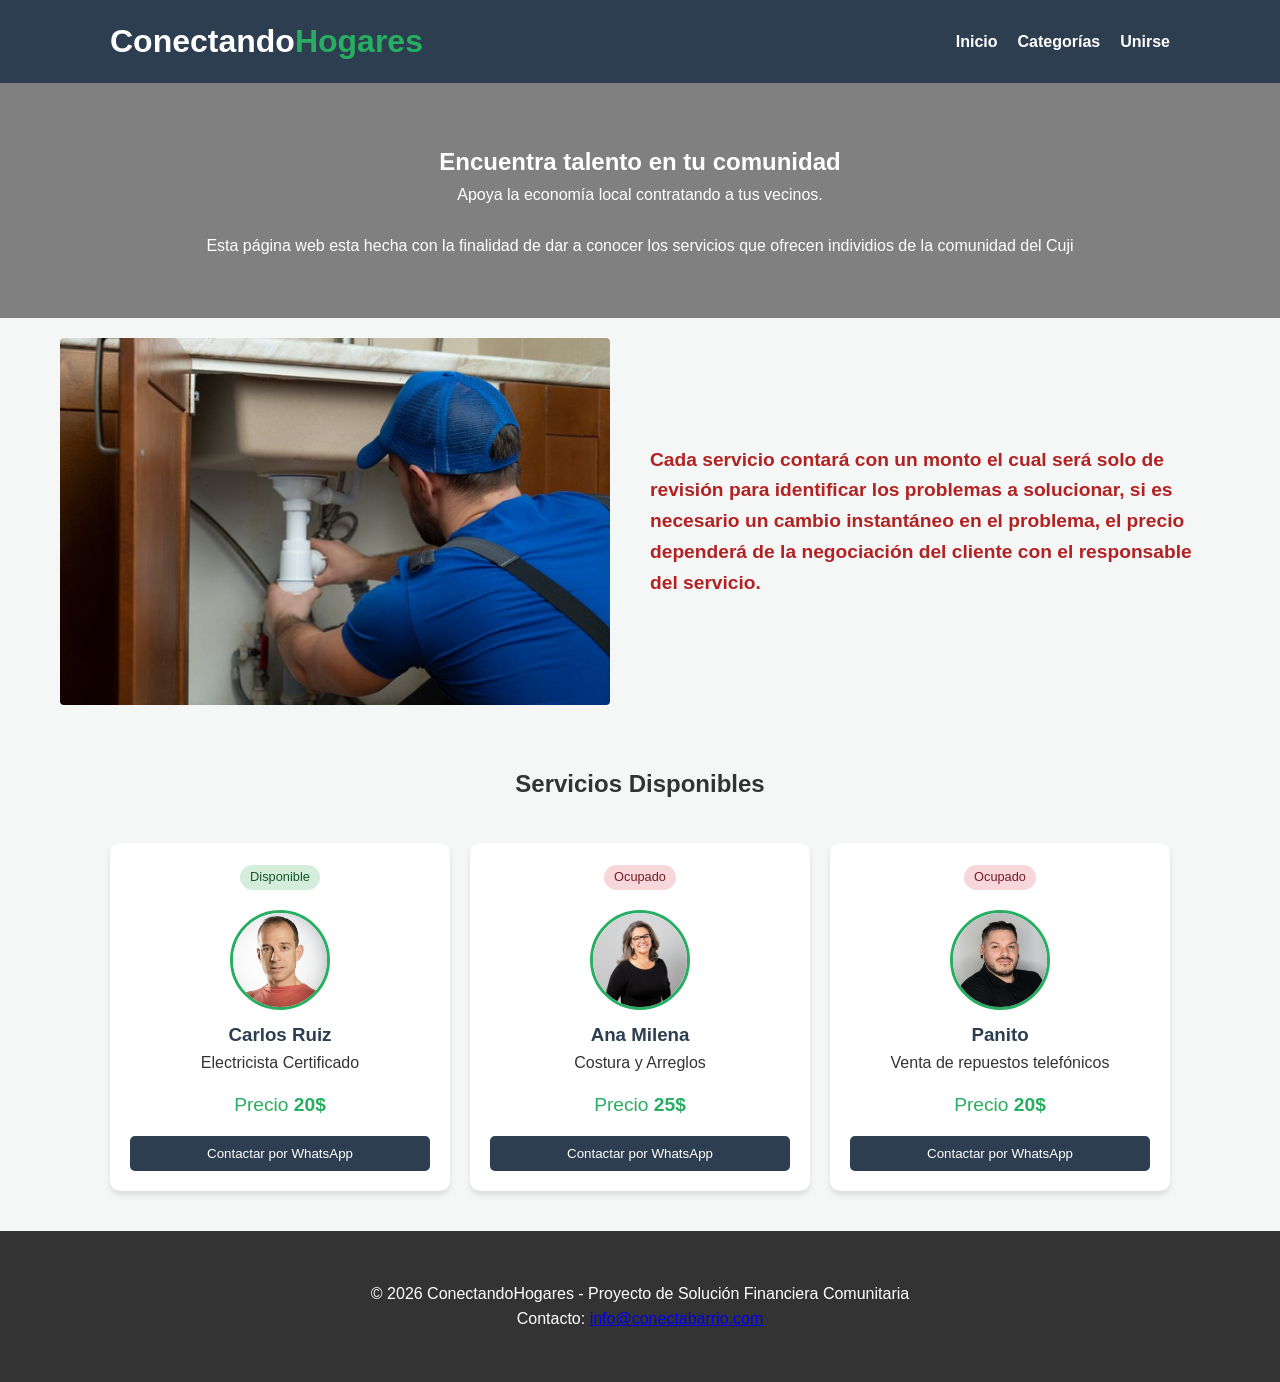
==== index.html @ aa0f8f14 "Corrección de errores" ====
<!DOCTYPE html>
<html lang="es">
<head>
    <meta charset="UTF-8">
    <meta name="viewport" content="width=device-width, initial-scale=1.0">
    <title>ConectandoHogares | Servicios Locales</title>
    <link rel="stylesheet" href="style.css">
    <link rel="icon" href="Gemini_Generated_Image_2c4bj02c4bj02c4b.ico">
</head>
<body>

    <header>
        <div class="container">
            <h1 class="logo">Conectando<span>Hogares</span></h1>
            <nav>
                <ul class="nav-links">
                    <li><a href="#">Inicio</a></li>
                    <li><a href="#categorias">Categorías</a></li>
                    <li><a href="#">Unirse</a></li>
                </ul>
            </nav>
        </div>
    </header>

    <section class="hero">
        <div class="container">
            <h2>Encuentra talento en tu comunidad</h2>
            <p>Apoya la economía local contratando a tus vecinos.<br><br></p>
            <p>Esta página web esta hecha con la finalidad de dar a conocer los servicios que ofrecen individios de la comunidad del Cuji<br></p>
        </div>
    </section>
<section class="info-container">
    <div class="info-image">
        <img src="reparacion-tuberias-rotura-rota-agua-fuga-profesional.jpg">
    </div>
    <div class="info-text">
        <p>
            Cada servicio contará con un monto el cual será solo de revisión para 
            identificar los problemas a solucionar, si es necesario un cambio 
            instantáneo en el problema, el precio dependerá de la negociación 
            del cliente con el responsable del servicio.
        </p>
    </div>
</section>
    <main class="container">
        <h2 class="section-title" id="categorias">Servicios Disponibles</h2>
        
        <div class="services-grid">
            <article class="service-card">
    <div class="status disponible">Disponible</div>
    <div class="profile-container">
        <img src="360_F_85777561_m6EMdjM6Knkz7OLJmN5zr5ZeK359S3G5.jpg" alt="Foto de Carlos Ruiz" class="profile-img">
    </div>
    <h3>Carlos Ruiz</h3>
    <p class="specialty">Electricista Certificado</p>
    <p class="price">Precio <strong>20$</strong></p>
    <button class="btn-contact">Contactar por WhatsApp</button>
</article>

<article class="service-card">
    <div class="status ocupado">Ocupado</div>
    <div class="profile-container">
        <img src="Paula-Rauber-Curriculum-11-pfevyzf2evkbpkt9k3ysswwcjd63w1sb66hgx14uiw.jpg" alt="Foto de Ana Milena" class="profile-img">
    </div>
    <h3>Ana Milena</h3>
    <p class="specialty">Costura y Arreglos</p>
    <p class="price">Precio <strong>25$</strong></p>
    <button class="btn-contact">Contactar por WhatsApp</button>
</article>

<article class="service-card">
    <div class="status ocupado">Ocupado</div>
    <div class="profile-container">
        <img src="360_F_753118711_E8b84DcY5OZTfxDCT3f3VNytgXd0BbKa.jpg" alt="Foto de Ana Milena" class="profile-img">
    </div>
    <h3>Panito</h3>
    <p class="specialty">Venta de repuestos telefónicos</p>
    <p class="price">Precio <strong>20$</strong></p>
    <button class="btn-contact">Contactar por WhatsApp</button>
</article>
        </div>
    </main>

    <footer>
        <div class="container">
            <p>&copy; 2026 ConectandoHogares - Proyecto de Solución Financiera Comunitaria</p>
            <p>Contacto: <a href="mailto:info@conectabarrio.com">info@conectabarrio.com</a></p>
        </div>
    </footer>

</body>
</html>
---- style.css ----
* {
    margin: 0;
    padding: 0;
    box-sizing: border-box;
    font-family: 'Segoe UI', Tahoma, Geneva, Verdana, sans-serif;
}

:root {
    --primary: #2c3e50;
    --secondary: #27ae60;
    --light: #f4f7f6;
    --dark: #333;
    --white: #ffffff;
}

body {
    background-color: var(--light);
    color: var(--dark);
    line-height: 1.6;
}

.container {
    max-width: 1100px;
    margin: 0 auto;
    padding: 0 20px;
}

header {
    background: var(--primary);
    color: var(--white);
    padding: 1rem 0;
    position: sticky;
    top: 0;
    z-index: 1000;
}

header .container {
    display: flex;
    justify-content: space-between;
    align-items: center;
}

.logo span {
    color: var(--secondary);
}

.nav-links {
    display: flex;
    list-style: none;
}

.nav-links li a {
    color: var(--white);
    text-decoration: none;
    margin-left: 20px;
    font-weight: bold;
}

.hero {
    background: gray;
    background-size: cover;
    color: var(--white);
    padding: 60px 0;
    text-align: center;
}

.section-title {
    text-align: center;
    margin: 40px 0;
}
.info-container {
    display: flex;
    flex-wrap: wrap;
    align-items: center;
    justify-content: center;
    padding: 20px;
    max-width: 1200px;
    margin: 0 auto;
    gap: 20px;
}

.info-image {
    flex: 1;
    min-width: 300px;
}

.info-image img {
    width: 100%;
    height: auto;
    display: block;
    border-radius: 4px;
}

.info-text {
    flex: 1;
    min-width: 300px;
    padding: 20px;
}

.info-text p {
    color: #b22222;
    font-size: 1.2rem;
    line-height: 1.6;
    font-weight: bold;
    text-align: left;
    margin: 0;
}

@media (max-width: 768px) {
    .info-text p {
        text-align: center;
        font-size: 1rem;
    }
    
    .info-container {
        padding: 10px;
    }
}

.services-grid {
    display: grid;
    grid-template-columns: repeat(auto-fit, minmax(250px, 1fr));
    gap: 20px;
    margin-bottom: 40px;
}

.service-card {
    background: var(--white);
    padding: 20px;
    border-radius: 10px;
    box-shadow: 0 4px 6px rgba(0,0,0,0.1);
    text-align: center;
    position: relative;
}

.status {
    font-size: 0.8rem;
    padding: 2px 10px;
    border-radius: 20px;
    display: inline-block;
    margin-bottom: 10px;
}

.disponible { background: #d4edda; color: #155724; }
.ocupado { background: #f8d7da; color: #721c24; }

.price {
    font-size: 1.2rem;
    color: var(--secondary);
    margin: 15px 0;
}

.btn-contact {
    background: var(--primary);
    color: white;
    border: none;
    padding: 10px 15px;
    border-radius: 5px;
    cursor: pointer;
    width: 100%;
}
.profile-container {
    width: 100px;
    height: 100px;
    margin: 10px auto;
    border-radius: 50%;
    overflow: hidden;
    border: 3px solid var(--secondary);
}

.profile-img {
    width: 100%;
    height: 100%;
    object-fit: cover;
    display: block;
}

.service-card h3 {
    margin-top: 10px;
    color: var(--primary);
}

footer {
    background: var(--dark);
    color: var(--white);
    text-align: center;
    padding: 50px 0;
    margin-top: 40px;
}

@media (max-width: 768px) {
    header .container {
        flex-direction: column;
    }
    
    .nav-links {
        margin-top: 15px;
    }

    .search-bar input {
        width: 100%;
        border-radius: 5px;
        margin-bottom: 10px;
    }

    .search-bar button {
        width: 100%;
        border-radius: 5px;
    }
}
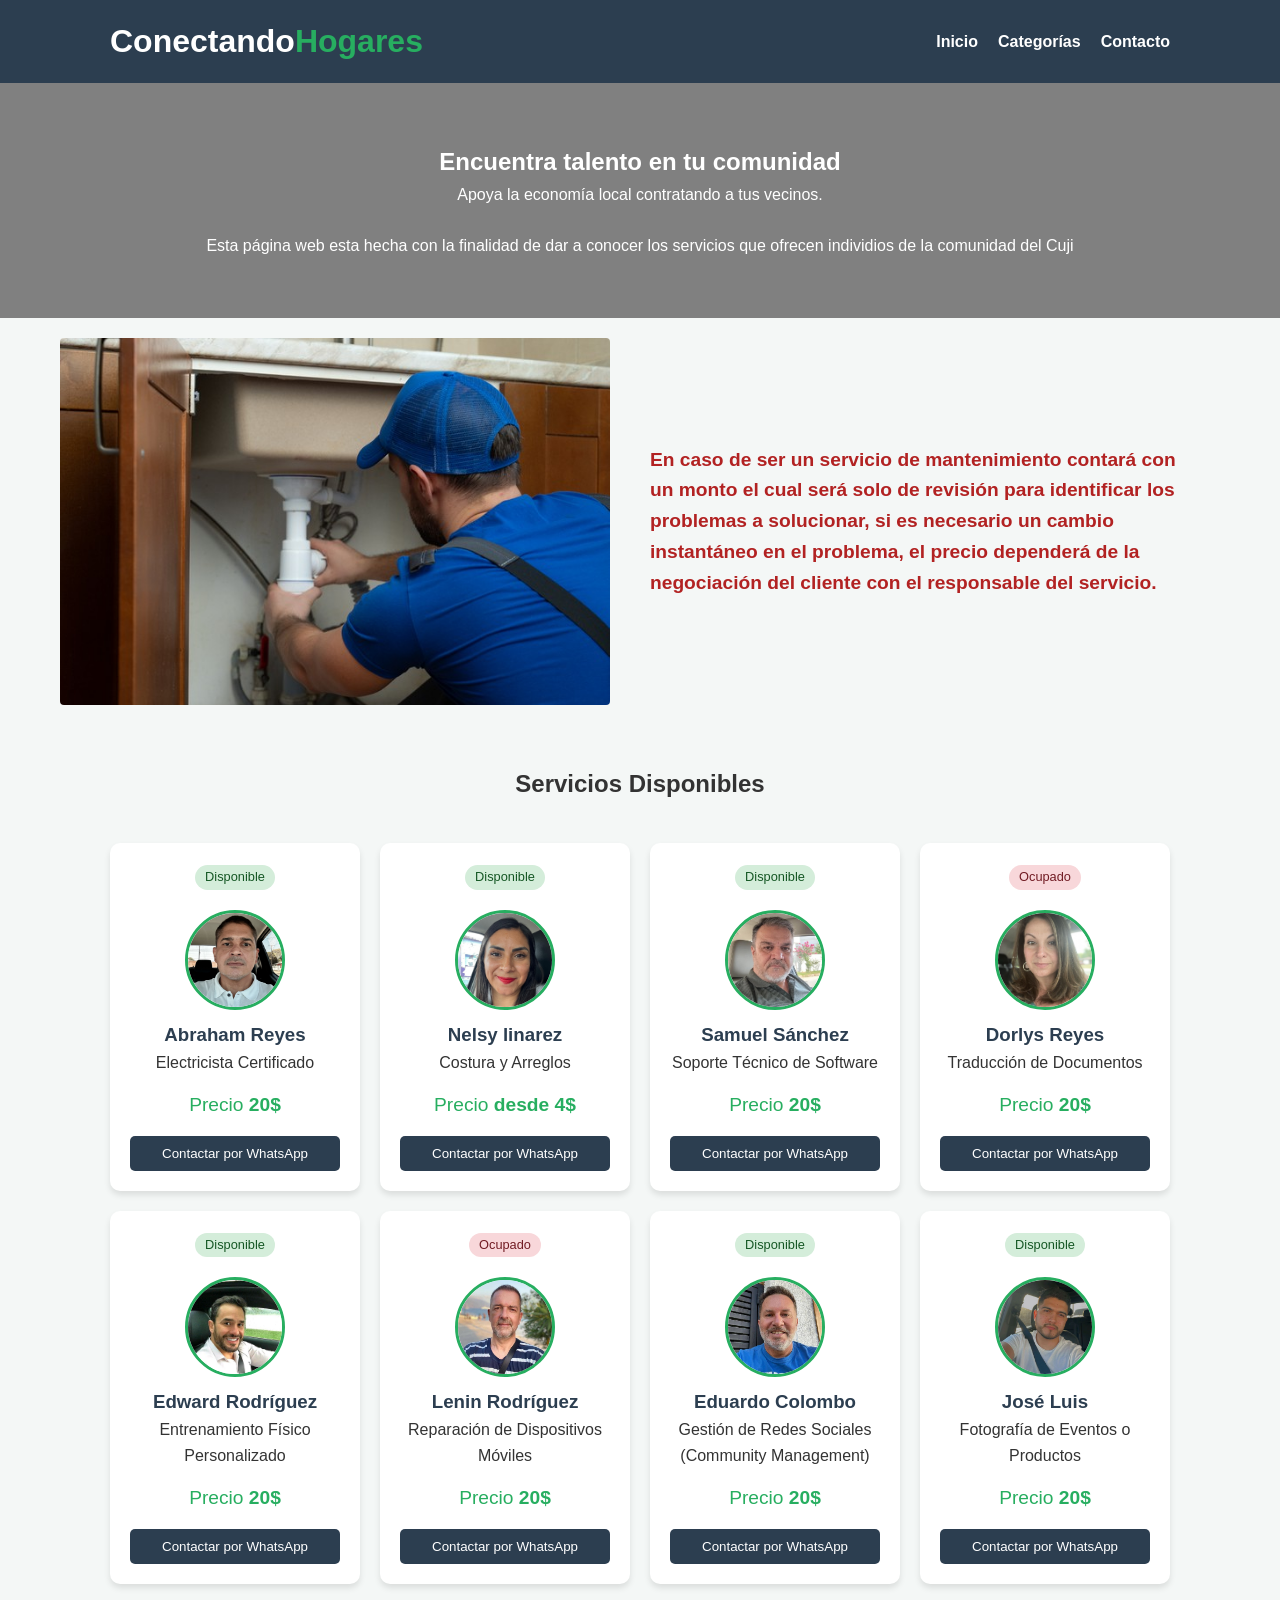
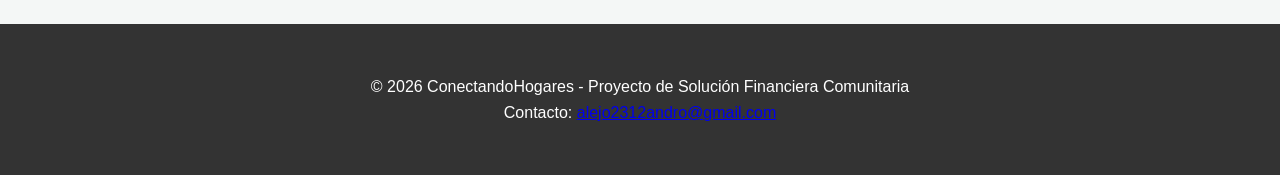
==== commit b028dc51: "últimas correcciones" ====
--- a/index.html
+++ b/index.html
@@ -5,7 +5,7 @@
     <meta name="viewport" content="width=device-width, initial-scale=1.0">
     <title>ConectandoHogares | Servicios Locales</title>
     <link rel="stylesheet" href="style.css">
-    <link rel="icon" href="Gemini_Generated_Image_2c4bj02c4bj02c4b.ico">
+    <link rel="icon" href="icono.ico">
 </head>
 <body>
 
@@ -16,7 +16,7 @@
                 <ul class="nav-links">
                     <li><a href="#">Inicio</a></li>
                     <li><a href="#categorias">Categorías</a></li>
-                    <li><a href="#">Unirse</a></li>
+                    <li><a href="#contacto">Contacto</a></li>
                 </ul>
             </nav>
         </div>
@@ -31,11 +31,11 @@
     </section>
 <section class="info-container">
     <div class="info-image">
-        <img src="reparacion-tuberias-rotura-rota-agua-fuga-profesional.jpg">
+        <img src="img0.jpg">
     </div>
     <div class="info-text">
         <p>
-            Cada servicio contará con un monto el cual será solo de revisión para 
+            En caso de ser un servicio de mantenimiento contará con un monto el cual será solo de revisión para 
             identificar los problemas a solucionar, si es necesario un cambio 
             instantáneo en el problema, el precio dependerá de la negociación 
             del cliente con el responsable del servicio.
@@ -49,42 +49,100 @@
             <article class="service-card">
     <div class="status disponible">Disponible</div>
     <div class="profile-container">
-        <img src="360_F_85777561_m6EMdjM6Knkz7OLJmN5zr5ZeK359S3G5.jpg" alt="Foto de Carlos Ruiz" class="profile-img">
+        <img src="img1.jpg" alt="Foto de Carlos Ruiz" class="profile-img">
     </div>
-    <h3>Carlos Ruiz</h3>
+    <h3>Abraham Reyes</h3>
     <p class="specialty">Electricista Certificado</p>
     <p class="price">Precio <strong>20$</strong></p>
-    <button class="btn-contact">Contactar por WhatsApp</button>
+    <button class="btn-contact"><a class="ws" href="https://wa.link/4snovr" target="_blank" >Contactar por WhatsApp</button></a>
+</article>
+
+
+
+<article class="service-card">
+    <div class="status disponible">Disponible</div>
+    <div class="profile-container">
+        <img src="img2.jpg" alt="Foto de Ana Milena" class="profile-img">
+    </div>
+    <h3>Nelsy linarez</h3>
+    <p class="specialty">Costura y Arreglos</p>
+    <p class="price">Precio <strong>desde 4$</strong></p>
+    <button class="btn-contact"><a class="ws" href="https://wa.link/6o8dmm" target="_blank" >Contactar por WhatsApp</a></button>
+</article>
+
+<article class="service-card">
+    <div class="status disponible">Disponible</div>
+    <div class="profile-container">
+        <img src="img3.jpg" alt="Foto de Ana Milena" class="profile-img">
+    </div>
+    <h3>Samuel Sánchez</h3>
+    <p class="specialty">Soporte Técnico de Software</p>
+    <p class="price">Precio <strong>20$</strong></p>
+    <button class="btn-contact"><a class="ws" href="https://wa.link/daukrb" target="_blank" >Contactar por WhatsApp</button></a>
 </article>
 
 <article class="service-card">
     <div class="status ocupado">Ocupado</div>
     <div class="profile-container">
-        <img src="Paula-Rauber-Curriculum-11-pfevyzf2evkbpkt9k3ysswwcjd63w1sb66hgx14uiw.jpg" alt="Foto de Ana Milena" class="profile-img">
+        <img src="img9.jpg" alt="Foto de Ana Milena" class="profile-img">
     </div>
-    <h3>Ana Milena</h3>
-    <p class="specialty">Costura y Arreglos</p>
-    <p class="price">Precio <strong>25$</strong></p>
-    <button class="btn-contact">Contactar por WhatsApp</button>
+    <h3>Dorlys Reyes</h3>
+    <p class="specialty">Traducción de Documentos</p>
+    <p class="price">Precio <strong>20$</strong></p>
+    <button class="btn-contact"><a class="ws" href="https://wa.link/ug6ei7" target="_blank" >Contactar por WhatsApp</button></a>
+</article>
+
+<article class="service-card">
+    <div class="status disponible">Disponible</div>
+    <div class="profile-container">
+        <img src="img5.jpg" alt="Foto de Ana Milena" class="profile-img">
+    </div>
+    <h3>Edward Rodríguez</h3>
+    <p class="specialty">Entrenamiento Físico Personalizado</p>
+    <p class="price">Precio <strong>20$</strong></p>
+    <button class="btn-contact"><a class="ws" href="https://wa.link/r80wyy" target="_blank" >Contactar por WhatsApp</button></a>
 </article>
 
 <article class="service-card">
     <div class="status ocupado">Ocupado</div>
     <div class="profile-container">
-        <img src="360_F_753118711_E8b84DcY5OZTfxDCT3f3VNytgXd0BbKa.jpg" alt="Foto de Ana Milena" class="profile-img">
+        <img src="img6.jpg" alt="Foto de Ana Milena" class="profile-img">
     </div>
-    <h3>Panito</h3>
-    <p class="specialty">Venta de repuestos telefónicos</p>
+    <h3>Lenin Rodríguez</h3>
+    <p class="specialty">Reparación de Dispositivos Móviles</p>
     <p class="price">Precio <strong>20$</strong></p>
-    <button class="btn-contact">Contactar por WhatsApp</button>
+    <button class="btn-contact"><a class="ws" href="https://wa.link/zw3eth" target="_blank" >Contactar por WhatsApp</button></a>
 </article>
+
+<article class="service-card">
+    <div class="status disponible">Disponible</div>
+    <div class="profile-container">
+        <img src="img7.jpg" alt="Foto de Ana Milena" class="profile-img">
+    </div>
+    <h3>Eduardo Colombo</h3>
+    <p class="specialty">Gestión de Redes Sociales (Community Management)</p>
+    <p class="price">Precio <strong>20$</strong></p>
+    <button class="btn-contact"><a class="ws" href="https://wa.link/ebjrvk" target="_blank" >Contactar por WhatsApp</button></a>
+</article>
+
+<article class="service-card">
+    <div class="status disponible">Disponible</div>
+    <div class="profile-container">
+        <img src="img8.jpg" alt="Foto de Ana Milena" class="profile-img">
+    </div>
+    <h3>José Luis</h3>
+    <p class="specialty">Fotografía de Eventos o Productos</p>
+    <p class="price">Precio <strong>20$</strong></p>
+    <button class="btn-contact"><a class="ws" href="https://wa.link/h79yc0" target="_blank" >Contactar por WhatsApp</button></a>
+</article>
+
         </div>
     </main>
 
     <footer>
         <div class="container">
             <p>&copy; 2026 ConectandoHogares - Proyecto de Solución Financiera Comunitaria</p>
-            <p>Contacto: <a href="mailto:info@conectabarrio.com">info@conectabarrio.com</a></p>
+            <p>Contacto: <a href="mailto:alejo2312andro@gmail.com" id="contacto">alejo2312andro@gmail.com</a></p>
         </div>
     </footer>
 
--- a/style.css
+++ b/style.css
@@ -78,6 +78,10 @@
     margin: 0 auto;
     gap: 20px;
 }
+.ws{
+    text-decoration: none;
+    color: white;
+}
 
 .info-image {
     flex: 1;
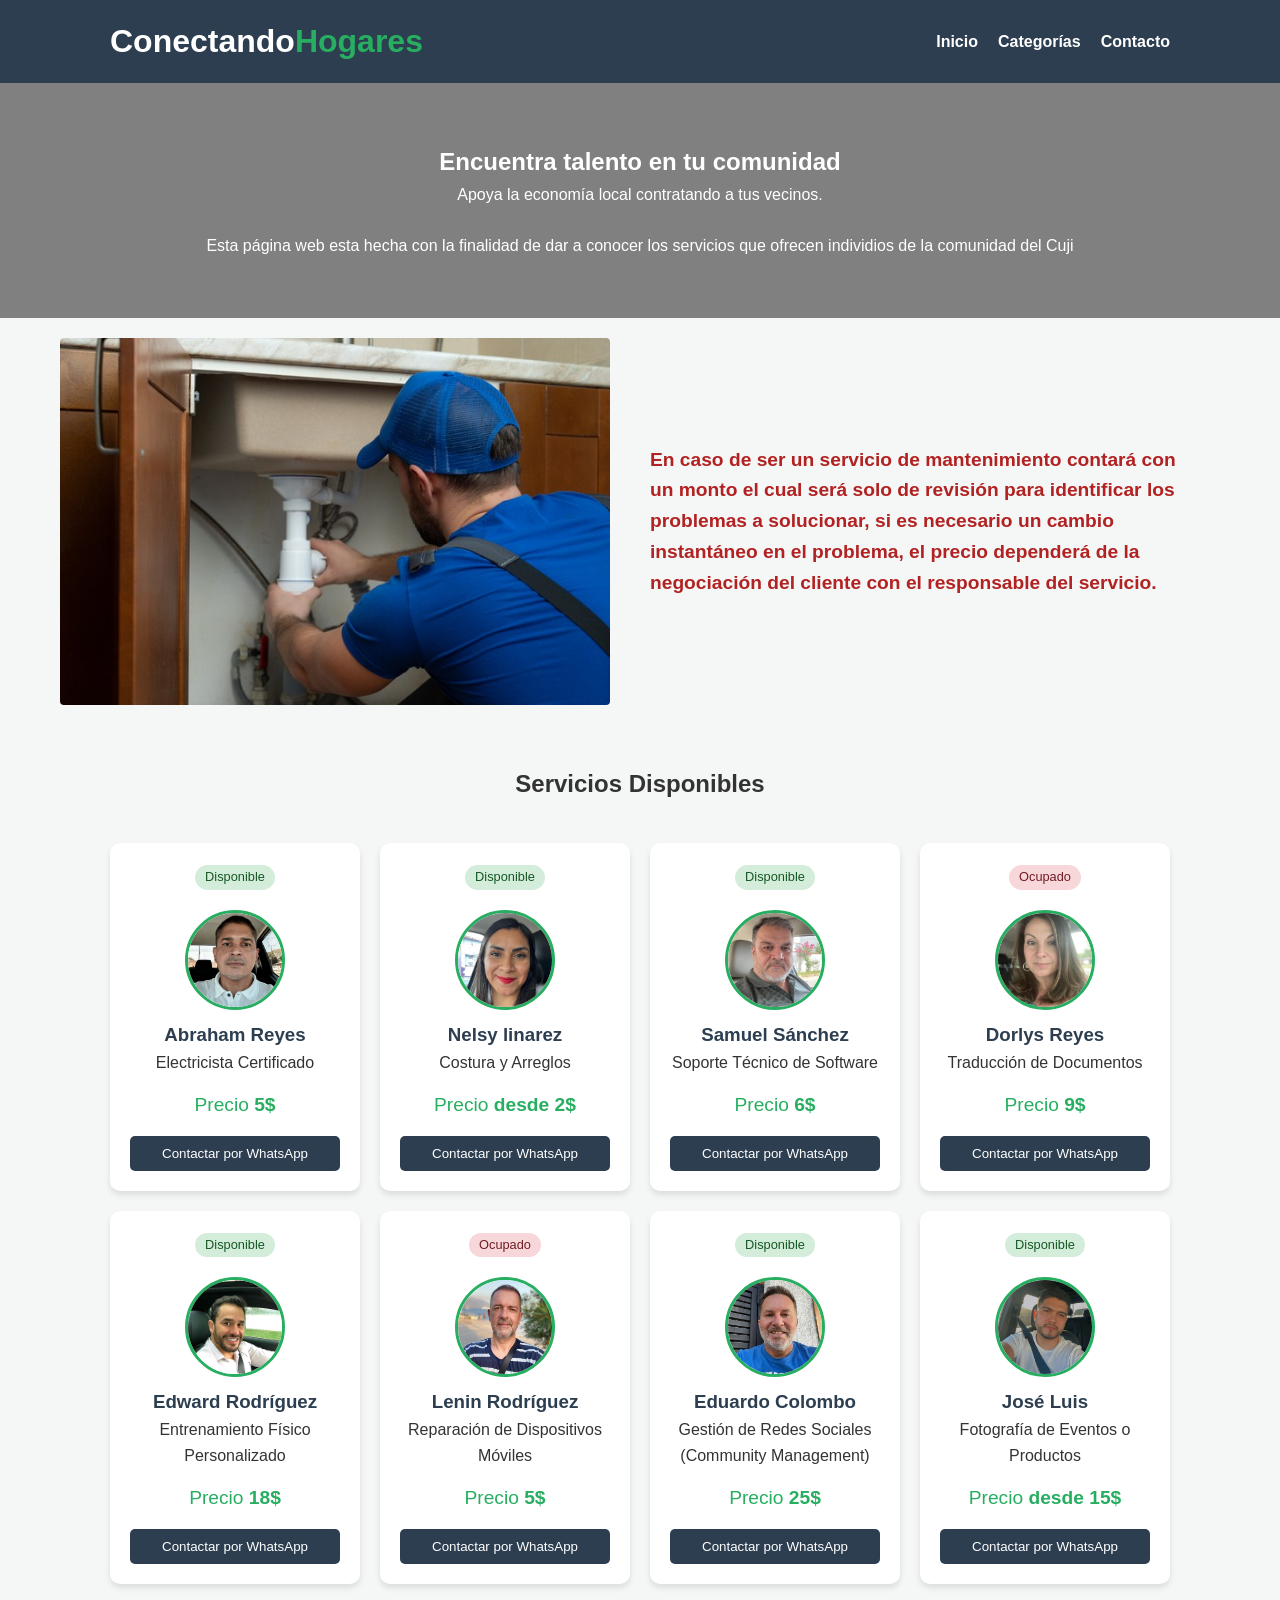
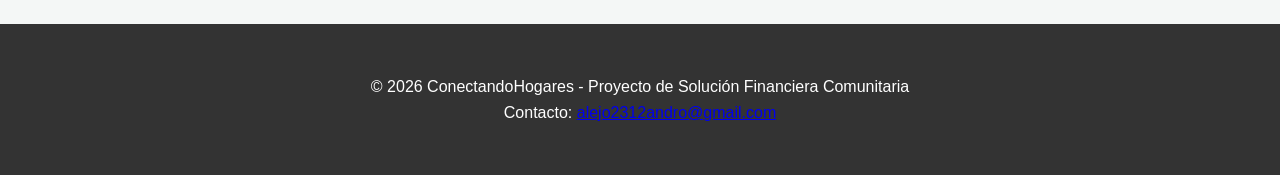
==== commit 1be15b72: "últimas correcciones 2.0" ====
--- a/index.html
+++ b/index.html
@@ -53,7 +53,7 @@
     </div>
     <h3>Abraham Reyes</h3>
     <p class="specialty">Electricista Certificado</p>
-    <p class="price">Precio <strong>20$</strong></p>
+    <p class="price">Precio <strong>5$</strong></p>
     <button class="btn-contact"><a class="ws" href="https://wa.link/4snovr" target="_blank" >Contactar por WhatsApp</button></a>
 </article>
 
@@ -66,7 +66,7 @@
     </div>
     <h3>Nelsy linarez</h3>
     <p class="specialty">Costura y Arreglos</p>
-    <p class="price">Precio <strong>desde 4$</strong></p>
+    <p class="price">Precio <strong>desde 2$</strong></p>
     <button class="btn-contact"><a class="ws" href="https://wa.link/6o8dmm" target="_blank" >Contactar por WhatsApp</a></button>
 </article>
 
@@ -77,7 +77,7 @@
     </div>
     <h3>Samuel Sánchez</h3>
     <p class="specialty">Soporte Técnico de Software</p>
-    <p class="price">Precio <strong>20$</strong></p>
+    <p class="price">Precio <strong>6$</strong></p>
     <button class="btn-contact"><a class="ws" href="https://wa.link/daukrb" target="_blank" >Contactar por WhatsApp</button></a>
 </article>
 
@@ -88,7 +88,7 @@
     </div>
     <h3>Dorlys Reyes</h3>
     <p class="specialty">Traducción de Documentos</p>
-    <p class="price">Precio <strong>20$</strong></p>
+    <p class="price">Precio <strong>9$</strong></p>
     <button class="btn-contact"><a class="ws" href="https://wa.link/ug6ei7" target="_blank" >Contactar por WhatsApp</button></a>
 </article>
 
@@ -99,7 +99,7 @@
     </div>
     <h3>Edward Rodríguez</h3>
     <p class="specialty">Entrenamiento Físico Personalizado</p>
-    <p class="price">Precio <strong>20$</strong></p>
+    <p class="price">Precio <strong>18$</strong></p>
     <button class="btn-contact"><a class="ws" href="https://wa.link/r80wyy" target="_blank" >Contactar por WhatsApp</button></a>
 </article>
 
@@ -110,7 +110,7 @@
     </div>
     <h3>Lenin Rodríguez</h3>
     <p class="specialty">Reparación de Dispositivos Móviles</p>
-    <p class="price">Precio <strong>20$</strong></p>
+    <p class="price">Precio <strong>5$</strong></p>
     <button class="btn-contact"><a class="ws" href="https://wa.link/zw3eth" target="_blank" >Contactar por WhatsApp</button></a>
 </article>
 
@@ -121,7 +121,7 @@
     </div>
     <h3>Eduardo Colombo</h3>
     <p class="specialty">Gestión de Redes Sociales (Community Management)</p>
-    <p class="price">Precio <strong>20$</strong></p>
+    <p class="price">Precio <strong>25$</strong></p>
     <button class="btn-contact"><a class="ws" href="https://wa.link/ebjrvk" target="_blank" >Contactar por WhatsApp</button></a>
 </article>
 
@@ -132,7 +132,7 @@
     </div>
     <h3>José Luis</h3>
     <p class="specialty">Fotografía de Eventos o Productos</p>
-    <p class="price">Precio <strong>20$</strong></p>
+    <p class="price">Precio <strong>desde 15$</strong></p>
     <button class="btn-contact"><a class="ws" href="https://wa.link/h79yc0" target="_blank" >Contactar por WhatsApp</button></a>
 </article>
 
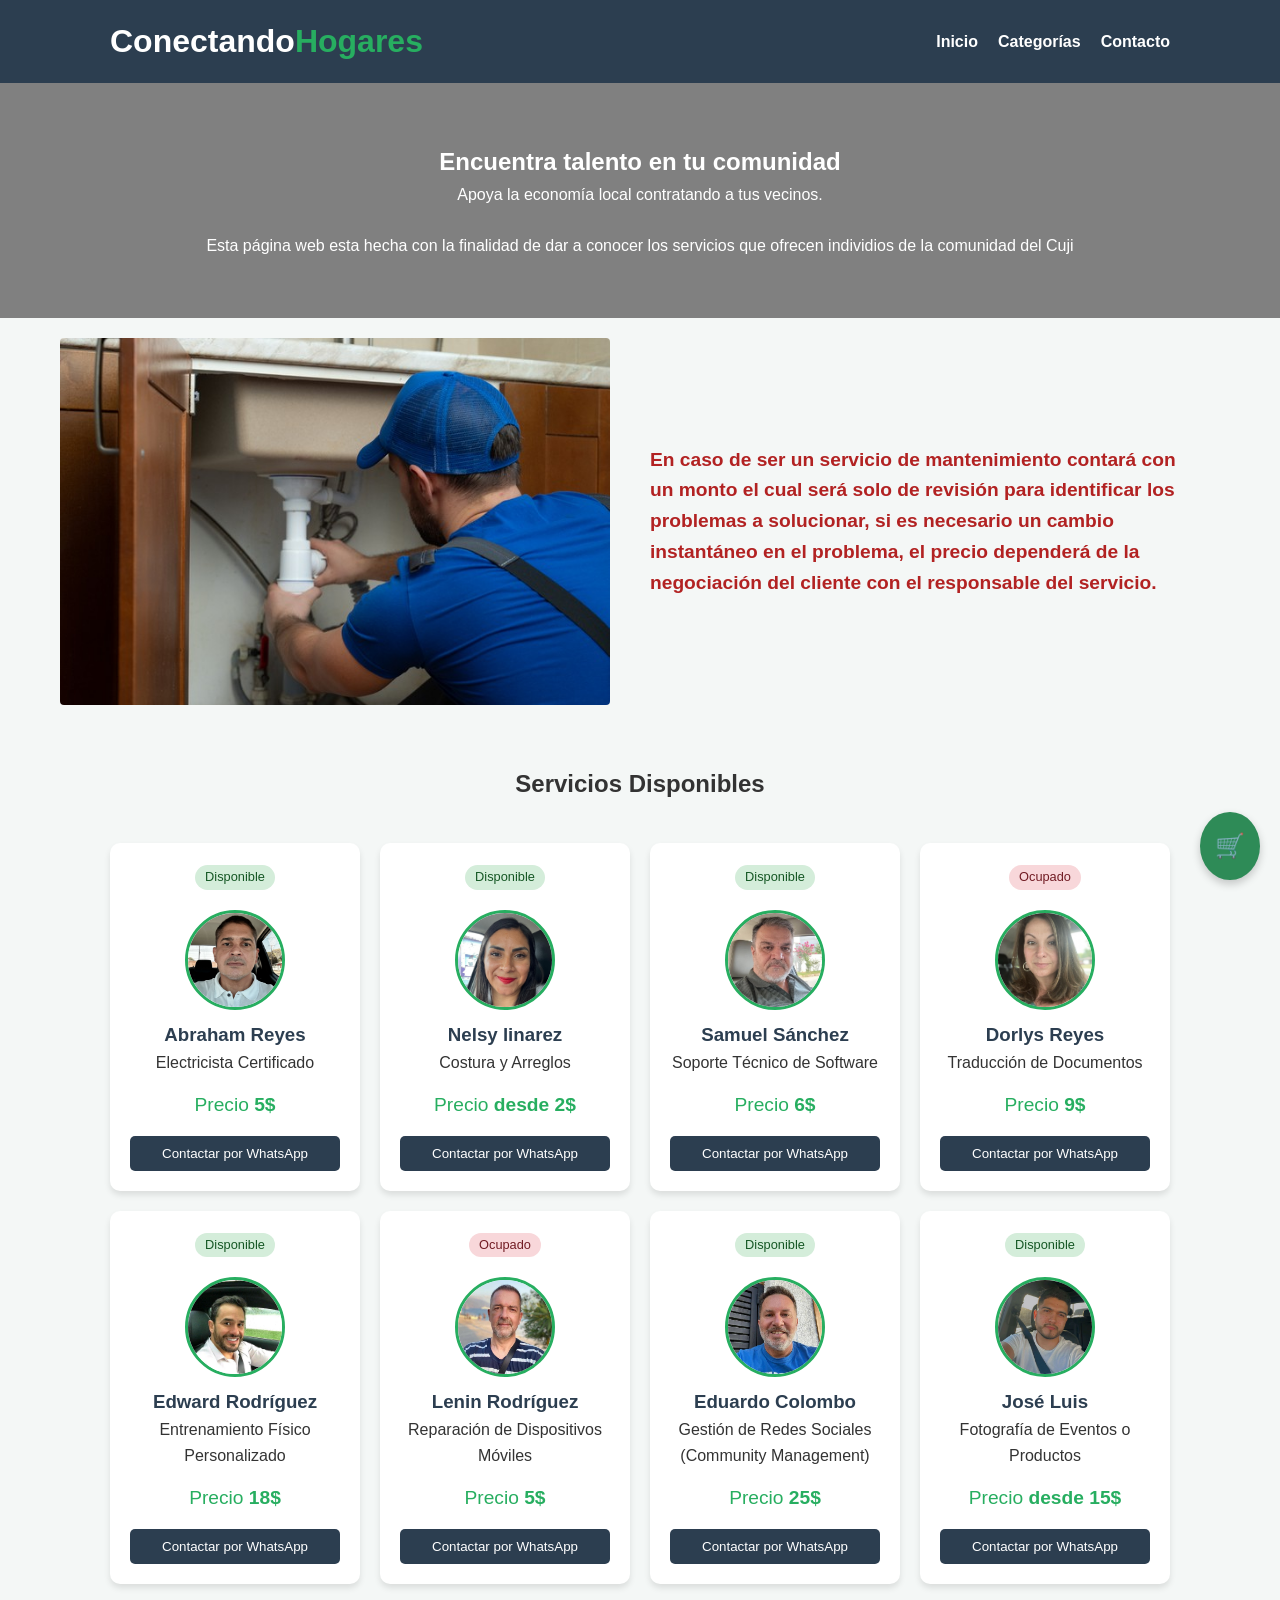
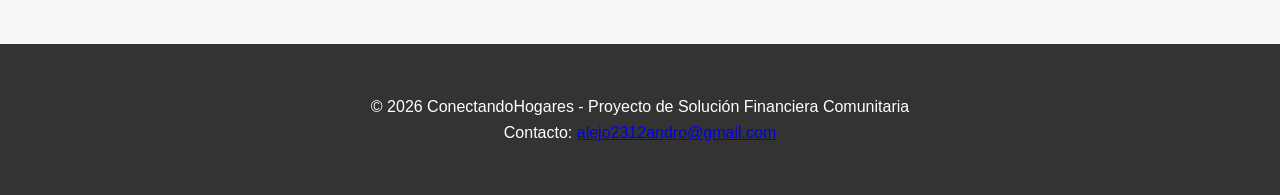
==== commit 64fa965e: "ProyectoFinal" ====
--- a/index.html
+++ b/index.html
@@ -136,6 +136,26 @@
     <button class="btn-contact"><a class="ws" href="https://wa.link/h79yc0" target="_blank" >Contactar por WhatsApp</button></a>
 </article>
 
+<div class="cart-container">
+    <input type="checkbox" id="cart-toggle" class="cart-checkbox">
+    
+    <label for="cart-toggle" class="cart-button">
+        <span class="cart-icon">🛒</span>
+    </label>
+
+    <div class="cart-window">
+        <div class="cart-content">
+            <label for="cart-toggle" class="close-button">&times;</label>
+            
+            <p>¡Una ayuda donde puedes encontrar lo que necesites!</p>
+            
+            <a href="Catálogo.html" target="_blank" class="external-link-button">
+                Visitar Web Oficial
+            </a>
+        </div>
+    </div>
+</div>
+
         </div>
     </main>
 
--- a/style.css
+++ b/style.css
@@ -81,6 +81,96 @@
 .ws{
     text-decoration: none;
     color: white;
+}
+.cart-button {
+    background-color: seagreen;
+    color: seagreen;
+    padding: 15px;
+    border-radius: 90%;
+    cursor: pointer;
+    font-size: 24px;
+    position: fixed;
+    bottom: 20px;
+    right: 20px;
+    box-shadow: 0 4px 8px rgba(0,0,0,0.2);
+    display: flex;
+    align-items: center;
+    justify-content: center;
+    z-index: 1000;
+    transition: transform 0.3s ease;
+}
+
+.cart-button:hover {
+    transform: scale(1.1);
+}
+
+/* Ocultar el checkbox */
+.cart-checkbox {
+    display: none;
+}
+
+/* Ventana emergente (Modal) */
+.cart-window {
+    position: fixed;
+    top: 0;
+    left: 0;
+    width: 100%;
+    height: 100%;
+    background-color: rgba(0, 0, 0, 0.5);
+    display: none; /* Oculta por defecto */
+    justify-content: center;
+    align-items: center;
+    z-index: 2000;
+}
+
+/* Mostrar la ventana cuando el checkbox esté marcado */
+.cart-checkbox:checked ~ .cart-window {
+    display: flex;
+}
+
+/* Contenido de la ventana */
+.cart-content {
+    background-color: white;
+    padding: 30px;
+    border-radius: 12px;
+    text-align: center;
+    position: relative;
+    width: 300px;
+    box-shadow: 0 10px 25px rgba(0,0,0,0.3);
+}
+
+/* Logo */
+.company-logo img {
+    max-width: 100%;
+    height: auto;
+    margin-bottom: 20px;
+}
+
+/* Botón de cerrar */
+.close-button {
+    position: absolute;
+    top: 10px;
+    right: 15px;
+    font-size: 25px;
+    cursor: pointer;
+    color: #333;
+}
+
+/* Botón con el link */
+.external-link-button {
+    display: inline-block;
+    margin-top: 15px;
+    padding: 10px 20px;
+    background-color: #28a745;
+    color: white;
+    text-decoration: none;
+    border-radius: 5px;
+    font-weight: bold;
+    transition: background-color 0.3s;
+}
+
+.external-link-button:hover {
+    background-color: #218838;
 }
 
 .info-image {
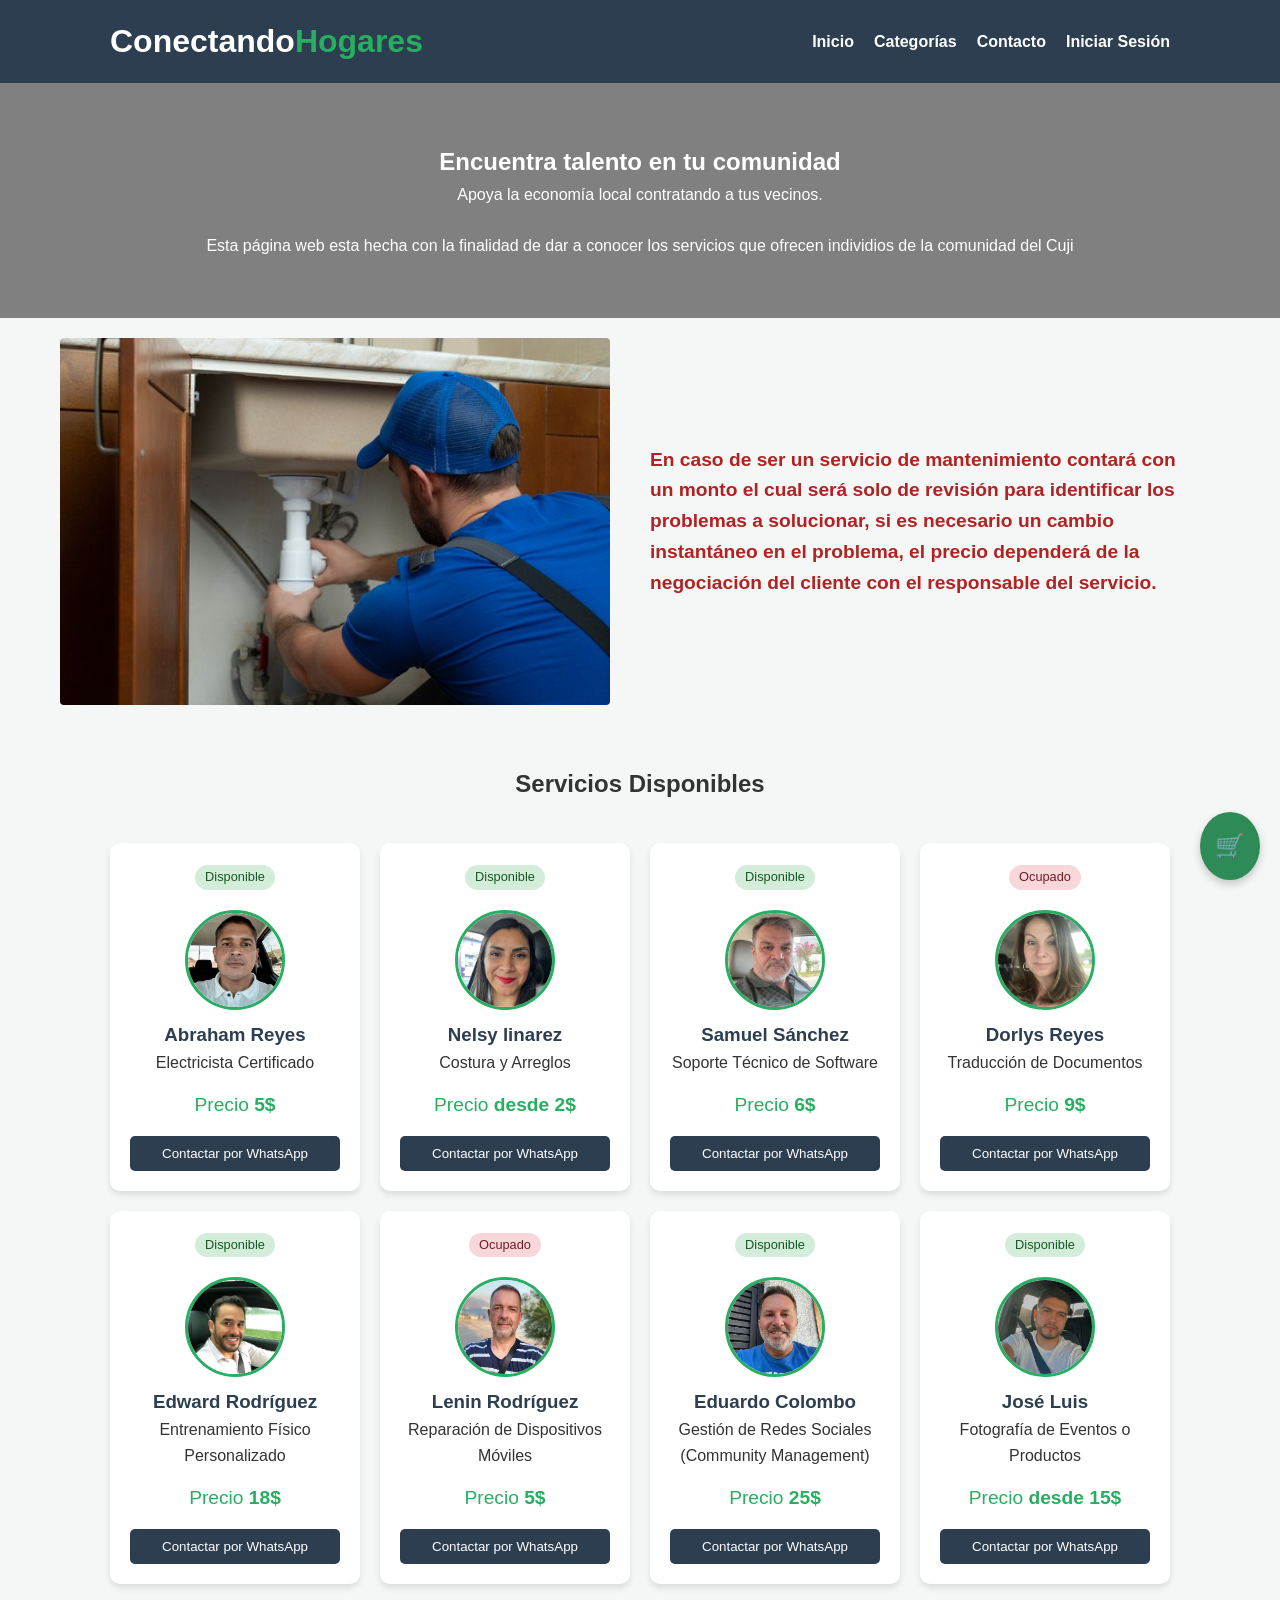
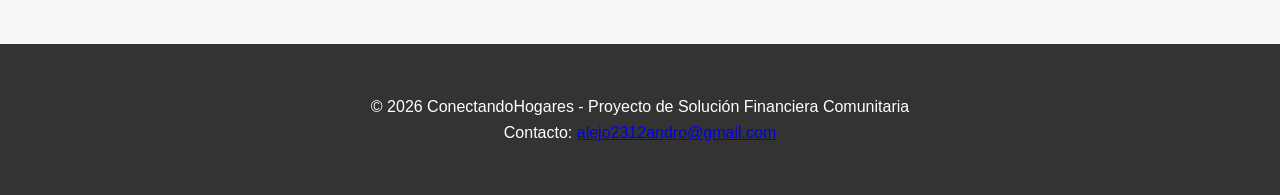
==== commit f11ad489: "feat: Implement Firebase Auth and UI updates" ====
--- a/index.html
+++ b/index.html
@@ -4,6 +4,7 @@
     <meta charset="UTF-8">
     <meta name="viewport" content="width=device-width, initial-scale=1.0">
     <title>ConectandoHogares | Servicios Locales</title>
+    <meta name="keywords" content="conectando hogares, hogares, conectando, servicios, comunidad, conectando hogares git hub, servicio">
     <link rel="stylesheet" href="style.css">
     <link rel="icon" href="icono.ico">
 </head>
@@ -17,6 +18,11 @@
                     <li><a href="#">Inicio</a></li>
                     <li><a href="#categorias">Categorías</a></li>
                     <li><a href="#contacto">Contacto</a></li>
+                    <li id="auth-nav-item"><a href="login.html" id="auth-link">Iniciar Sesión</a></li>
+                    <li id="user-info-item" style="display: none; align-items: center; gap: 10px; margin-left: 25px; border-left: 1px solid rgba(255,255,255,0.3); padding-left: 15px;">
+                        <span id="user-name-display" style="color: white; font-weight: 500; font-size: 0.95rem;"></span>
+                        <img id="user-avatar" src="" alt="Avatar" style="width: 32px; height: 32px; border-radius: 50%; object-fit: cover; display: none; border: 2px solid var(--secondary);">
+                    </li>
                 </ul>
             </nav>
         </div>
@@ -149,7 +155,7 @@
             
             <p>¡Una ayuda donde puedes encontrar lo que necesites!</p>
             
-            <a href="Catálogo.html" target="_blank" class="external-link-button">
+            <a href="catálogo.html" target="_blank" class="external-link-button">
                 Visitar Web Oficial
             </a>
         </div>
@@ -166,5 +172,6 @@
         </div>
     </footer>
 
+    <script type="module" src="auth-state.js"></script>
 </body>
 </html>
--- a/style.css
+++ b/style.css
@@ -104,12 +104,10 @@
     transform: scale(1.1);
 }
 
-/* Ocultar el checkbox */
 .cart-checkbox {
     display: none;
 }
 
-/* Ventana emergente (Modal) */
 .cart-window {
     position: fixed;
     top: 0;
@@ -123,12 +121,10 @@
     z-index: 2000;
 }
 
-/* Mostrar la ventana cuando el checkbox esté marcado */
 .cart-checkbox:checked ~ .cart-window {
     display: flex;
 }
 
-/* Contenido de la ventana */
 .cart-content {
     background-color: white;
     padding: 30px;
@@ -139,14 +135,12 @@
     box-shadow: 0 10px 25px rgba(0,0,0,0.3);
 }
 
-/* Logo */
 .company-logo img {
     max-width: 100%;
     height: auto;
     margin-bottom: 20px;
 }
 
-/* Botón de cerrar */
 .close-button {
     position: absolute;
     top: 10px;
@@ -156,7 +150,6 @@
     color: #333;
 }
 
-/* Botón con el link */
 .external-link-button {
     display: inline-block;
     margin-top: 15px;
